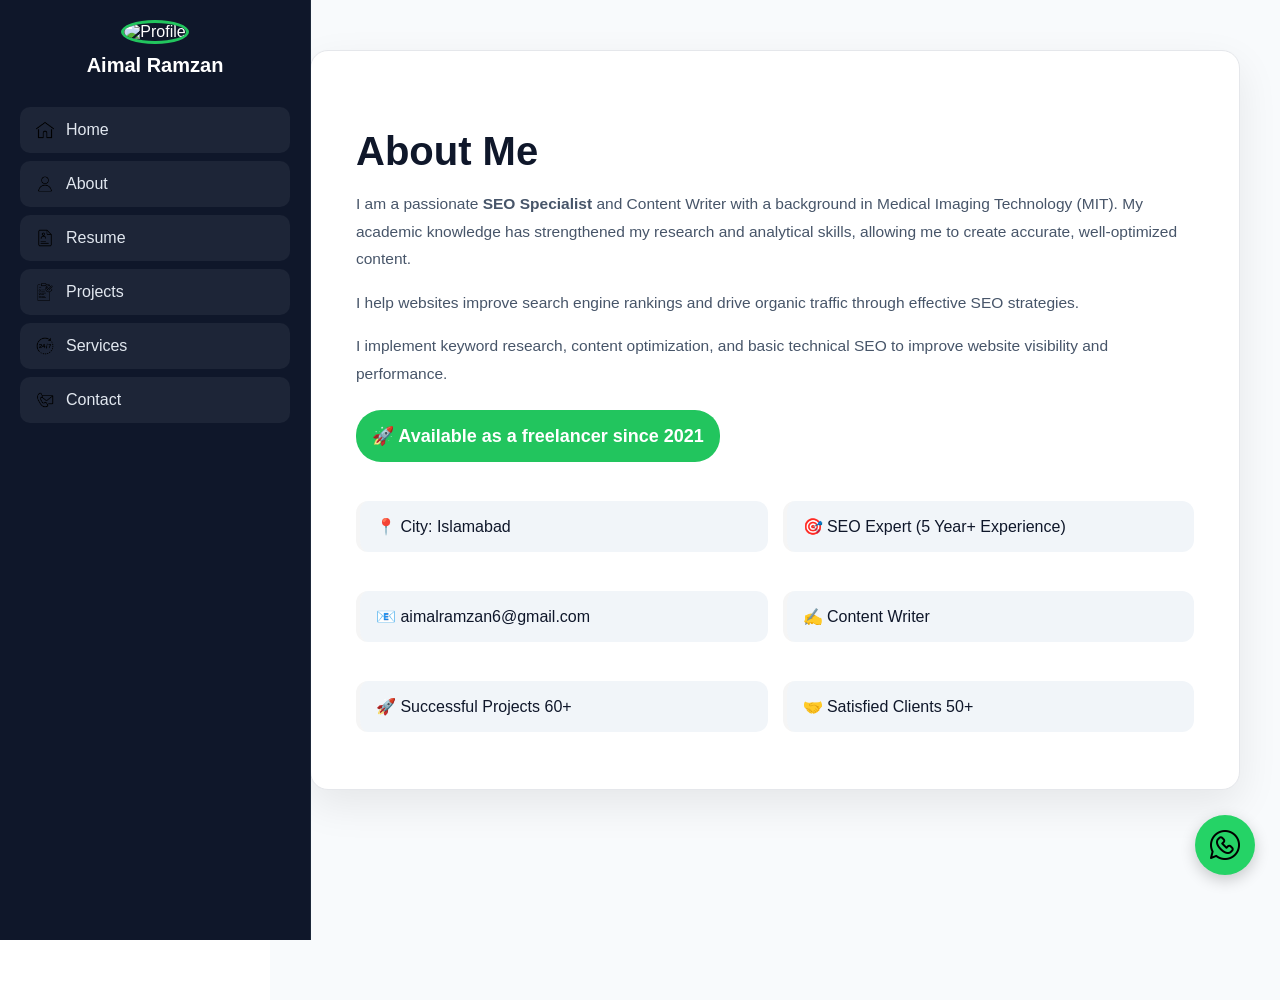
==== about.html @ 6e5f8d6e "Initial portfolio upload" ====
<!DOCTYPE html>
<html lang="en">
<head>
<meta charset="UTF-8">
<meta name="viewport" content="width=device-width, initial-scale=1.0">
<title>About | Aimal Ramzan</title>

<link rel="stylesheet" href="css/style.css">

<style>
/* hover highlight */
.info-card{
transition:0.3s;
cursor:pointer;
}

.info-card:hover{
border-color:#22c55e;
color:#22c55e;
transform:translateY(-3px);
}
</style>

</head>
<body>

<div class="container">

<!-- SIDEBAR -->
<aside class="sidebar">

<div class="profile">
<img src="images/profile.png" alt="Profile">
<h2>Aimal Ramzan</h2>

</div>

<nav class="menu">

<a href="index.html">
<img src="images/home.png"> 
Home
</a>

<a href="about.html">
<img src="images/about.png"> 
About
</a>

<a href="resume.html">
<img src="images/resume.png"> 
Resume
</a>

<a href="projects.html">
<img src="images/projects.png"> 
Projects
</a>

<a href="services.html">
<img src="images/services.png"> 
Services
</a>

<a href="contact.html">
<img src="images/contact.png"> 
Contact
</a>

</nav>

</aside>

<!-- ABOUT PAGE CONTENT -->
<section id="about" class="about-page">

<div class="about-box">

<h1>About Me</h1>

<p>
I am a passionate <b>SEO Specialist</b> and Content Writer with a background in Medical Imaging Technology (MIT).
My academic knowledge has strengthened my research and analytical skills, allowing me to create accurate, well-optimized content.
</p>

<p>
I help websites improve search engine rankings and drive organic traffic through effective SEO strategies.
</p>

<p>
I implement keyword research, content optimization, and basic technical SEO to improve website visibility and performance.
</p>

<p style="color:#22c55e; font-weight:600; font-size:18px;">
🚀 Available as a freelancer since 2021
</p>

<div class="info-grid">

<div class="info-card">📍 City: Islamabad</div>
<div class="info-card">🎯 SEO Expert (5 Year+ Experience)</div>
<div class="info-card">📧 aimalramzan6@gmail.com</div>
<div class="info-card">✍ Content Writer</div>

<!-- NEW ADDED -->
<div class="info-card">🚀 Successful Projects 60+</div>
<div class="info-card">🤝 Satisfied Clients 50+</div>

</div>

</div>

</main>

</div>
<a href="https://wa.me/923157461790" class="whatsapp-float" target="_blank">
    <img src="images/whatsap.png" alt="WhatsApp">
</a>

</body>
</html>
---- css/style.css ----
/* =========================
   GLOBAL RESET
========================= */
body {
    margin: 0;
    font-family: Arial, sans-serif;
    background: #ffffff;
}

.container {
    display: flex;
}

/* =========================
   SIDEBAR
========================= */
.sidebar {
    width: 270px;
    height: 100vh;
    background: #0f172a;
    color: white;
    position: fixed;
    padding: 20px;
    border-right: 1px solid #1e293b;
}

.profile {
    text-align: center;
}

.profile img {
    width: 90px;
    height: 90px;
    border-radius: 50%;
    border: 3px solid #22c55e;
    object-fit: cover;
}

.profile h2 {
    margin: 10px 0 0;
    font-size: 20px;
    font-weight: 700;
}

.profile p {
    color: #94a3b8;
}

.menu {
    margin-top: 30px;
}

.menu a {
    display: flex;
    align-items: center;
    gap: 12px;
    padding: 14px 16px;
    margin: 8px 0;
    background: rgba(255,255,255,0.06);
    border-radius: 10px;
    color: #e2e8f0;
    text-decoration: none;
    transition: 0.3s;
}

.menu a img {
    width: 18px;
    height: 18px;
}

.menu a:hover {
    background: #22c55e;
    color: #fff;
    transform: translateX(6px);
}

/* =========================
   HOME HERO ONLY
========================= */
.hero {
    margin-left: 299px;
    min-height: 100vh;
    width: calc(100% - 270px);

    display: flex;
    align-items: center;
    justify-content: flex-start;

    padding: 60px;

    background-image: url("../images/profile.png");
    background-size: cover;
    background-position: center;

    position: relative;
    color: white;
}

.hero::before {
    content: "";
    position: absolute;
    inset: 0;
    background: linear-gradient(
        90deg,
        rgba(0,0,0,0.85),
        rgba(0,0,0,0.4)
    );
}

.hero-box {
    position: relative;
    z-index: 2;
}

.name {
    font-size: 55px;
    font-weight: 700;
}

.typing {
    font-size: 24px;
    color: #22c55e;
    margin-top: 10px;
}

/* =========================
   ALL INNER PAGES (ABOUT / PROJECTS / SERVICES / CONTACT / RESUME)
========================= */
.about-page {
    margin-left: 270px;
    min-height: 100vh;
    background: #f8fafc; /* clean white background */
    display: flex;
    align-items: flex-start;
    padding: 60px 40px;
}

/* MAIN BOX */
.about-box {
    width: 100%;
    max-width: 1000px;
    background: #ffffff;
    padding: 45px;
    border-radius: 18px;
    box-shadow: 0 15px 40px rgba(0,0,0,0.08);
    border: 1px solid #e5e7eb;
    transition: 0.3s;
}

.about-box:hover {
    transform: translateY(-5px);
}

/* TITLE */
.about-box h1 {
    font-size: 42px;
    color: #0f172a;
    margin-bottom: 20px;
}

/* PARAGRAPH */
.about-box p {
    font-size: 16.5px;
    color: #475569;
    line-height: 1.8;
    margin-bottom: 12px;
}

/* HIGHLIGHT */
.about-box p[style] {
    display: inline-block;
    background: #22c55e;
    color: white !important;
    padding: 10px 16px;
    border-radius: 25px;
    font-weight: 600;
    margin-top: 10px;
}

/* GRID */
.info-grid {
    display: grid;
    grid-template-columns: repeat(2, 1fr);
    gap: 18px;
    margin-top: 30px;
}

/* CARDS */
.info-card {
    background: #f1f5f9;
    padding: 18px;
    border-radius: 14px;
    font-weight: 500;
    color: #0f172a;
    border-left: 4px solid #22c55e;
    transition: 0.3s;
}

.info-card:hover {
    background: #ffffff;
    transform: translateY(-4px);
    box-shadow: 0 10px 20px rgba(0,0,0,0.08);
}

/* RESPONSIVE */
@media (max-width: 768px) {
    .about-page {
        margin-left: 0;
        padding: 25px;
    }

    .info-grid {
        grid-template-columns: 1fr;
    }
}
/* =========================
   HEADINGS
========================= */
.header-box h1 {
    font-size: 34px;
    color: #0f172a;
    margin-bottom: 10px;
}

.header-box p {
    color: #475569;
    line-height: 1.6;
}

/* =========================
   GRID SYSTEM (PROJECTS / SERVICES / CONTACT)
========================= */

/* CONTACT WRAPPER */
.contact-wrapper {
    display: flex;
    gap: 30px;
    flex-wrap: wrap;
}

/* LEFT SIDE */
.contact-left {
    flex: 1;
}

/* RIGHT SIDE FORM */
.contact-right {
    flex: 1;
    background: #f8fafc;
    padding: 25px;
    border-radius: 15px;
}

/* INTRO TEXT */
.intro {
    color: #475569;
    margin-bottom: 15px;
}

/* CONTACT CARDS */
.contact-card {
    background: #ffffff;
    padding: 15px;
    margin-bottom: 15px;
    border-radius: 12px;
    box-shadow: 0 5px 15px rgba(0,0,0,0.08);
    transition: 0.3s;
}

.contact-card:hover {
    transform: translateY(-4px);
}

/* LINKS */
.contact-card a {
    color: #22c55e;
    text-decoration: none;
    font-weight: 600;
}

/* FORM */
.contact-right input,
.contact-right textarea {
    width: 100%;
    padding: 12px;
    margin-bottom: 15px;
    border: 1px solid #ddd;
    border-radius: 10px;
}

/* BUTTON */
.contact-right button {
    width: 100%;
    padding: 12px;
    background: #22c55e;
    color: white;
    border: none;
    border-radius: 10px;
    cursor: pointer;
    font-size: 16px;
}

.contact-right button:hover {
    background: #16a34a;
}
.contact-card a {
    color: #22c55e;
    font-weight: 600;
    text-decoration: none;
}

.contact-card a:hover {
    text-decoration: underline;
}
/* CONTACT CARD IMAGE FIX */
.contact-card img {
    width: 35px;
    height: 35px;
    object-fit: contain;
    margin-bottom: 10px;
}

/* ALIGN ICON + TEXT NICELY */
.contact-card {
    display: flex;
    flex-direction: column;
    align-items: center;
    text-align: center;
    gap: 5px;
}

/* OPTIONAL: make headings better */
.contact-card h3 {
    font-size: 16px;
    margin: 5px 0;
    color: #0f172a;
}

/* OPTIONAL: spacing for links */
.contact-card p {
    margin: 0;
}

/* RESUME PAGE BACKGROUND */
.about-page {
    margin-left: 270px;
    min-height: 100vh;
    background: #f8fafc;
    padding: 50px 40px;
    display: flex;
    justify-content: center;
}

/* MAIN RESUME BOX */
.about-box {
    width: 100%;
    max-width: 1000px;
    background: #ffffff;
    padding: 45px;
    border-radius: 18px;
    box-shadow: 0 15px 40px rgba(0,0,0,0.08);
    border: 1px solid #e5e7eb;
}

/* NAME HEADER */
.about-box h1 {
    font-size: 40px;
    color: #0f172a;
    margin-bottom: 5px;
}

/* CONTACT LINE */
.about-box p {
    color: #475569;
    font-size: 15.5px;
    line-height: 1.8;
}

/* GREEN TITLE BANNER */
.highlight {
    display: inline-block;
    margin: 15px 0;
    padding: 10px 16px;
    background: linear-gradient(90deg, #22c55e, #16a34a);
    color: white !important;
    font-weight: 600;
    border-radius: 25px;
    letter-spacing: 2px;
}

/* SECTION HEADINGS */
.about-box h2 {
    margin-top: 30px;
    font-size: 22px;
    color: #0f172a;
    border-left: 4px solid #22c55e;
    padding-left: 10px;
}

/* INFO CARDS (EXPERIENCE / EDUCATION) */
.info-card {
    background: #f1f5f9;
    padding: 16px;
    margin: 12px 0;
    border-radius: 12px;
    border-left: 4px solid whitesmoke;
    transition: 0.3s;
    color: #0f172a;
}

.info-card:hover {
    background: #ffffff;
    transform: translateY(-3px);
    box-shadow: 0 10px 20px rgba(0,0,0,0.08);
}

/* GRID PROJECTS */
.info-grid {
    display: grid;
    grid-template-columns: repeat(2, 1fr);
    gap: 15px;
    margin-top: 15px;
}

/* RESPONSIVE */
@media (max-width: 768px) {
    .about-page {
        margin-left: 0;
        padding: 20px;
    }

    .info-grid {
        grid-template-columns: 1fr;
    }

    .about-box {
        padding: 25px;
    }
}
/* PROFILE HEADER WHITE BOX */
.profile-header {
    background: #ffffff;
    padding: 25px 30px;
    border-radius: 16px;
    box-shadow: 0 10px 25px rgba(0,0,0,0.08);
    border: 1px solid #e5e7eb;
    margin-bottom: 25px;
}

/* NAME INSIDE BOX */
.profile-header h1 {
    margin: 0;
    font-size: 34px;
    color: #0f172a;
}

/* CONTACT INFO INSIDE BOX */
.profile-header p {
    margin-top: 8px;
    color: #475569;
    line-height: 1.6;
    font-size: 13px;
}

/* OPTIONAL: MAKE LINK INSIDE LOOK CLEAN */
.profile-header a {
    color: #22c55e;
    text-decoration: none;
    font-weight: 600;
}

.profile-header a:hover {
    text-decoration: underline;
}

/* PAGE BACKGROUND */
.about-page {
    margin-left: 270px;
    min-height: 100vh;
    background: #f8fafc;
    padding: 50px 40px;
    display: flex;
    justify-content: center;
}

/* MAIN BOX */
.about-box {
    width: 100%;
    max-width: 1100px;
    background: #ffffff;
    padding: 45px;
    border-radius: 18px;
    box-shadow: 0 15px 40px rgba(0,0,0,0.08);
    border: 1px solid #e5e7eb;
}

/* HEADER */
.header-box h1 {
    font-size: 38px;
    color: #0f172a;
    margin-bottom: 10px;
}

.header-box p {
    font-size: 16px;
    color: #475569;
    line-height: 1.8;
}

/* GRID */
.projects {
    margin-top: 30px;
    display: grid;
    grid-template-columns: repeat(auto-fit, minmax(220px, 1fr));
    gap: 20px;
}

/* CARD */
.card {
    background: #ffffff;
    border-radius: 16px;
    overflow: hidden;
    box-shadow: 0 10px 25px rgba(0,0,0,0.08);
    transition: 0.3s;
    text-align: center;
    position: relative;
}

/* HOVER EFFECT */
.card:hover {
    transform: translateY(-6px);
    box-shadow: 0 15px 30px rgba(0,0,0,0.12);
}

/* IMAGE BOX */
.img-box {
    position: relative;
    overflow: hidden;
}

/* IMAGE SIZE FIX */
.img-box img {
    width: 100%;
    height: 170px;
    object-fit: cover;
    transition: 0.4s;
}

/* ZOOM EFFECT */
.card:hover img {
    transform: scale(1.1);
}

/* PLUS BUTTON */
.plus {
    position: absolute;
    top: 10px;
    right: 10px;

    width: 30px;
    height: 30px;

    background: #22c55e;
    color: white;
    font-size: 20px;
    font-weight: bold;

    display: flex;
    align-items: center;
    justify-content: center;

    border-radius: 50%;
    box-shadow: 0 5px 15px rgba(34,197,94,0.4);
    cursor: pointer;
}

/* TITLE */
.card h3 {
    padding: 12px;
    font-size: 15px;
    color: #0f172a;
    font-weight: 600;
}

/* RESPONSIVE */
@media (max-width: 768px) {
    .about-page {
        margin-left: 0;
        padding: 20px;
    }

    .about-box {
        padding: 25px;
    }
}
/* LIGHTBOX */
.lightbox {
    display: none;
    position: fixed;
    top: 0;
    left: 0;
    width: 100%;
    height: 100%;
    background: rgba(0,0,0,0.85);
    justify-content: center;
    align-items: center;
    z-index: 9999;
}

.lightbox img {
    max-width: 90%;
    max-height: 90%;
    border-radius: 12px;
    transform: scale(0.7);
    animation: zoomIn 0.25s forwards;
}

@keyframes zoomIn {
    to {
        transform: scale(1);
    }
}
.whatsapp-float{
position:fixed;
bottom:25px;
right:25px;
width:60px;
height:60px;
background:#25D366;
border-radius:50%;
display:flex;
align-items:center;
justify-content:center;
z-index:999;
box-shadow:0 5px 15px rgba(0,0,0,0.2);
transition:0.3s;
}

.whatsapp-float img{
width:32px;
height:32px;
}

.whatsapp-float:hover{
transform:scale(1.1);
background:#22c55e;
}
html{
scroll-behavior:smooth;
}
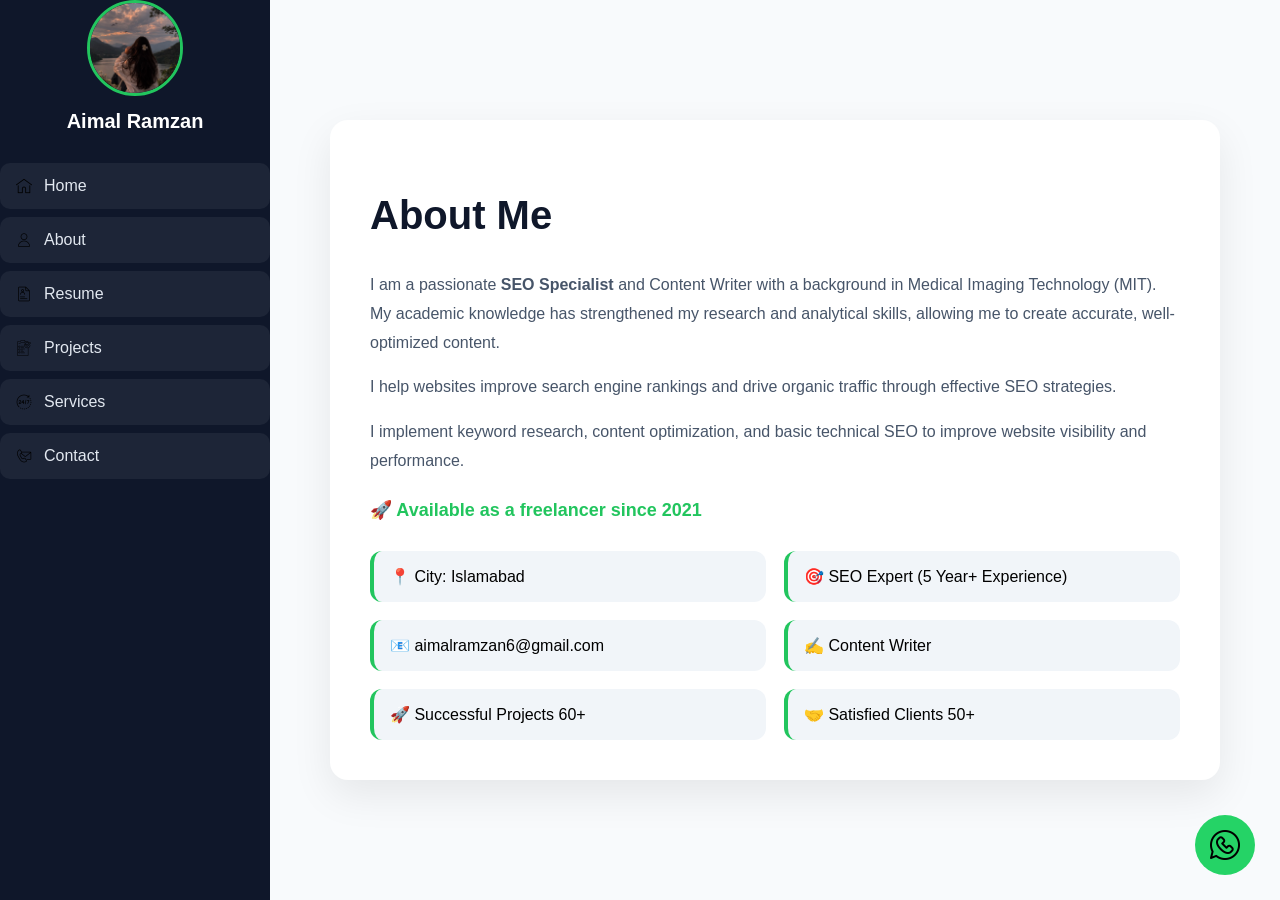
==== commit 605f1bfc: "updated portfolio files and images" ====
--- a/about.html
+++ b/about.html
@@ -30,7 +30,7 @@
 <aside class="sidebar">
 
 <div class="profile">
-<img src="images/profile.png" alt="Profile">
+<img src="images/profilee.png" alt="Profile">
 <h2>Aimal Ramzan</h2>
 
 </div>
--- a/css/style.css
+++ b/css/style.css
@@ -1,14 +1,20 @@
 /* =========================
    GLOBAL RESET
 ========================= */
-body {
+html, body {
     margin: 0;
+    padding: 0;
+    overflow-x: hidden;
+    scroll-behavior: smooth;
     font-family: Arial, sans-serif;
     background: #ffffff;
 }
 
+/* =========================
+   CONTAINER
+========================= */
 .container {
-    display: flex;
+    display: block;
 }
 
 /* =========================
@@ -17,11 +23,12 @@
 .sidebar {
     width: 270px;
     height: 100vh;
+    position: fixed;
+    top: 0;
+    left: 0;
     background: #0f172a;
-    color: white;
-    position: fixed;
-    padding: 20px;
-    border-right: 1px solid #1e293b;
+    z-index: 9999;
+    overflow-y: auto;
 }
 
 .profile {
@@ -39,11 +46,7 @@
 .profile h2 {
     margin: 10px 0 0;
     font-size: 20px;
-    font-weight: 700;
-}
-
-.profile p {
-    color: #94a3b8;
+    color: white;
 }
 
 .menu {
@@ -63,36 +66,39 @@
     transition: 0.3s;
 }
 
-.menu a img {
-    width: 18px;
-    height: 18px;
-}
-
 .menu a:hover {
     background: #22c55e;
-    color: #fff;
     transform: translateX(6px);
 }
 
 /* =========================
-   HOME HERO ONLY
+   ICON FIX
+========================= */
+.menu a img {
+    width: 16px !important;
+    height: 16px !important;
+    object-fit: contain;
+}
+
+/* =========================
+   HERO (HOME)
 ========================= */
 .hero {
-    margin-left: 299px;
+    margin-left: 270px;
+    width: calc(100% - 270px);
     min-height: 100vh;
-    width: calc(100% - 270px);
-
-    display: flex;
-    align-items: center;
+
+    display: flex;
+    align-items: flex-start;
     justify-content: flex-start;
 
     padding: 60px;
-
+    box-sizing: border-box;
+
+    position: relative;
     background-image: url("../images/profile.png");
     background-size: cover;
     background-position: center;
-
-    position: relative;
     color: white;
 }
 
@@ -100,182 +106,143 @@
     content: "";
     position: absolute;
     inset: 0;
-    background: linear-gradient(
-        90deg,
-        rgba(0,0,0,0.85),
-        rgba(0,0,0,0.4)
-    );
+    background: linear-gradient(90deg, rgba(0,0,0,0.85), rgba(0,0,0,0.4));
 }
 
 .hero-box {
     position: relative;
     z-index: 2;
+    text-align: left;
+    margin-left: 40px;
 }
 
 .name {
     font-size: 55px;
-    font-weight: 700;
+    margin: 0;
+    text-align: left;
 }
 
 .typing {
     font-size: 24px;
     color: #22c55e;
     margin-top: 10px;
-}
-
-/* =========================
-   ALL INNER PAGES (ABOUT / PROJECTS / SERVICES / CONTACT / RESUME)
+    text-align: left;
+}
+
+/* =========================
+   ALL SECTIONS
 ========================= */
 .about-page {
     margin-left: 270px;
+    width: calc(100% - 270px);
     min-height: 100vh;
-    background: #f8fafc; /* clean white background */
+
     display: flex;
     align-items: flex-start;
-    padding: 60px 40px;
-}
-
-/* MAIN BOX */
+    justify-content: flex-start;
+
+    padding: 60px;
+    box-sizing: border-box;
+
+    background: #f8fafc;
+}
+
+/* =========================
+   MAIN BOX
+========================= */
 .about-box {
     width: 100%;
     max-width: 1000px;
-    background: #ffffff;
-    padding: 45px;
+    margin: auto;
+
+    background: #fff;
+    padding: 40px;
     border-radius: 18px;
     box-shadow: 0 15px 40px rgba(0,0,0,0.08);
-    border: 1px solid #e5e7eb;
-    transition: 0.3s;
-}
-
-.about-box:hover {
-    transform: translateY(-5px);
-}
-
-/* TITLE */
+}
+
+/* =========================
+   TEXT
+========================= */
 .about-box h1 {
-    font-size: 42px;
+    font-size: 40px;
     color: #0f172a;
-    margin-bottom: 20px;
-}
-
-/* PARAGRAPH */
+}
+
 .about-box p {
-    font-size: 16.5px;
     color: #475569;
     line-height: 1.8;
-    margin-bottom: 12px;
-}
-
-/* HIGHLIGHT */
-.about-box p[style] {
-    display: inline-block;
-    background: #22c55e;
-    color: white !important;
-    padding: 10px 16px;
-    border-radius: 25px;
-    font-weight: 600;
-    margin-top: 10px;
-}
-
-/* GRID */
+}
+
+/* =========================
+   GRID
+========================= */
 .info-grid {
     display: grid;
     grid-template-columns: repeat(2, 1fr);
     gap: 18px;
-    margin-top: 30px;
-}
-
-/* CARDS */
+    margin-top: 25px;
+}
+
 .info-card {
     background: #f1f5f9;
-    padding: 18px;
-    border-radius: 14px;
-    font-weight: 500;
-    color: #0f172a;
+    padding: 16px;
+    border-radius: 12px;
     border-left: 4px solid #22c55e;
     transition: 0.3s;
 }
 
 .info-card:hover {
-    background: #ffffff;
     transform: translateY(-4px);
-    box-shadow: 0 10px 20px rgba(0,0,0,0.08);
-}
-
-/* RESPONSIVE */
-@media (max-width: 768px) {
-    .about-page {
-        margin-left: 0;
-        padding: 25px;
-    }
-
-    .info-grid {
-        grid-template-columns: 1fr;
-    }
-}
-/* =========================
-   HEADINGS
-========================= */
-.header-box h1 {
-    font-size: 34px;
-    color: #0f172a;
-    margin-bottom: 10px;
-}
-
-.header-box p {
-    color: #475569;
-    line-height: 1.6;
-}
-
-/* =========================
-   GRID SYSTEM (PROJECTS / SERVICES / CONTACT)
-========================= */
-
-/* CONTACT WRAPPER */
+    background: #fff;
+}
+
+/* =========================
+   PROJECTS
+========================= */
+.projects {
+    display: grid;
+    grid-template-columns: repeat(auto-fit, minmax(220px, 1fr));
+    gap: 20px;
+}
+
+.card {
+    background: #fff;
+    border-radius: 16px;
+    overflow: hidden;
+    box-shadow: 0 10px 25px rgba(0,0,0,0.08);
+    transition: 0.3s;
+}
+
+.card:hover {
+    transform: translateY(-6px);
+}
+
+/* =========================
+   CONTACT
+========================= */
 .contact-wrapper {
     display: flex;
     gap: 30px;
     flex-wrap: wrap;
 }
 
-/* LEFT SIDE */
-.contact-left {
-    flex: 1;
-}
-
-/* RIGHT SIDE FORM */
-.contact-right {
-    flex: 1;
-    background: #f8fafc;
-    padding: 25px;
-    border-radius: 15px;
-}
-
-/* INTRO TEXT */
-.intro {
-    color: #475569;
-    margin-bottom: 15px;
-}
-
-/* CONTACT CARDS */
 .contact-card {
-    background: #ffffff;
+    background: #fff;
     padding: 15px;
-    margin-bottom: 15px;
     border-radius: 12px;
+    text-align: center;
     box-shadow: 0 5px 15px rgba(0,0,0,0.08);
-    transition: 0.3s;
-}
-
-.contact-card:hover {
-    transform: translateY(-4px);
+}
+
+.contact-card img {
+    width: 35px;
 }
 
 /* LINKS */
 .contact-card a {
     color: #22c55e;
     text-decoration: none;
-    font-weight: 600;
 }
 
 /* FORM */
@@ -286,6 +253,152 @@
     margin-bottom: 15px;
     border: 1px solid #ddd;
     border-radius: 10px;
+}
+
+.contact-right button {
+    width: 100%;
+    padding: 12px;
+    background: #22c55e;
+    color: white;
+    border: none;
+    border-radius: 10px;
+    cursor: pointer;
+}
+
+/* =========================
+   LIGHTBOX
+========================= */
+.lightbox {
+    display: none;
+    position: fixed;
+    inset: 0;
+    background: rgba(0,0,0,0.85);
+    justify-content: center;
+    align-items: center;
+    z-index: 9999;
+}
+
+.lightbox img {
+    max-width: 90%;
+    max-height: 90%;
+}
+
+/* =========================
+   WHATSAPP FLOAT
+========================= */
+.whatsapp-float {
+    position: fixed;
+    bottom: 25px;
+    right: 25px;
+    width: 60px;
+    height: 60px;
+    background: #25D366;
+    border-radius: 50%;
+    display: flex;
+    justify-content: center;
+    align-items: center;
+    z-index: 999;
+}
+
+.whatsapp-float img {
+    width: 32px;
+}
+.hero {
+    margin-left: 269px;
+    width: calc(100% - 270px);
+    min-height: 100vh;
+
+    display: flex;
+    align-items: center;
+    justify-content: flex-start;
+
+    padding: 120px 40px 40px 40px; /* 👈 top padding increase */
+    box-sizing: border-box;
+}
+/* CONTACT WRAPPER - 2 COLUMN LAYOUT */
+.contact-wrapper {
+    display: flex;
+    gap: 40px;
+    align-items: flex-start;
+    flex-wrap: wrap;
+}
+
+/* LEFT SIDE BOXES */
+.contact-left {
+    flex: 1;
+    min-width: 280px;
+}
+
+/* RIGHT SIDE FORM */
+.contact-right {
+    flex: 1;
+    min-width: 320px;
+    background: #ffffff;
+    padding: 25px;
+    border-radius: 15px;
+    box-shadow: 0 10px 25px rgba(0,0,0,0.08);
+}
+
+/* CONTACT CARDS (LEFT SIDE) */
+.contact-card {
+    background: #f8fafc;
+    padding: 12px;
+    margin-bottom: 15px;
+    border-radius: 12px;
+    text-align: center;
+    box-shadow: 0 4px 12px rgba(0,0,0,0.06);
+    transition: 0.3s;
+}
+
+.contact-card:hover {
+    transform: translateY(-4px);
+    background: #fff;
+}
+
+/* ICON */
+.contact-card img {
+    width: 30px;
+    height: 30px;
+    object-fit: contain;
+    margin-bottom: 6px;
+}
+
+/* TITLE */
+.contact-card h3 {
+    font-size: 15px;
+    margin: 5px 0;
+}
+
+/* TEXT */
+.contact-card p {
+    font-size: 13px;
+    margin: 0;
+}
+
+/* LINKS */
+.contact-card a {
+    color: #22c55e;
+    font-size: 13px;
+    text-decoration: none;
+}
+
+/* FORM INPUTS */
+.contact-right input,
+.contact-right textarea {
+    width: 100%;
+    padding: 12px;
+    margin-bottom: 15px;
+    border: 1px solid #ddd;
+    border-radius: 10px;
+    font-size: 14px;
+    outline: none;
+}
+
+/* FOCUS EFFECT */
+.contact-right input:focus,
+.contact-right textarea:focus {
+    border-color: #22c55e;
+    box-shadow: 0 0 5px rgba(34,197,94,0.3);
 }
 
 /* BUTTON */
@@ -297,354 +410,194 @@
     border: none;
     border-radius: 10px;
     cursor: pointer;
-    font-size: 16px;
+    font-size: 15px;
+    transition: 0.3s;
 }
 
 .contact-right button:hover {
     background: #16a34a;
 }
+
+/* DEFAULT LIGHT GREY TEXT */
+.contact-card p,
 .contact-card a {
+    color: #9ca3af;   /* light grey */
+    transition: 0.3s;
+}
+
+/* HOVER OR CLICK (ACTIVE) = GREEN */
+.contact-card a:hover,
+.contact-card a:focus,
+.contact-card a:active {
     color: #22c55e;
-    font-weight: 600;
-    text-decoration: none;
-}
-
-.contact-card a:hover {
-    text-decoration: underline;
-}
-/* CONTACT CARD IMAGE FIX */
-.contact-card img {
-    width: 35px;
-    height: 35px;
-    object-fit: contain;
-    margin-bottom: 10px;
-}
-
-/* ALIGN ICON + TEXT NICELY */
-.contact-card {
-    display: flex;
-    flex-direction: column;
-    align-items: center;
-    text-align: center;
-    gap: 5px;
-}
-
-/* OPTIONAL: make headings better */
-.contact-card h3 {
-    font-size: 16px;
-    margin: 5px 0;
-    color: #0f172a;
-}
-
-/* OPTIONAL: spacing for links */
-.contact-card p {
-    margin: 0;
-}
-
-/* RESUME PAGE BACKGROUND */
-.about-page {
-    margin-left: 270px;
-    min-height: 100vh;
-    background: #f8fafc;
-    padding: 50px 40px;
-    display: flex;
-    justify-content: center;
-}
-
-/* MAIN RESUME BOX */
-.about-box {
-    width: 100%;
-    max-width: 1000px;
-    background: #ffffff;
-    padding: 45px;
-    border-radius: 18px;
-    box-shadow: 0 15px 40px rgba(0,0,0,0.08);
-    border: 1px solid #e5e7eb;
-}
-
-/* NAME HEADER */
-.about-box h1 {
-    font-size: 40px;
-    color: #0f172a;
-    margin-bottom: 5px;
-}
-
-/* CONTACT LINE */
-.about-box p {
-    color: #475569;
-    font-size: 15.5px;
-    line-height: 1.8;
-}
-
-/* GREEN TITLE BANNER */
-.highlight {
-    display: inline-block;
-    margin: 15px 0;
-    padding: 10px 16px;
-    background: linear-gradient(90deg, #22c55e, #16a34a);
-    color: white !important;
-    font-weight: 600;
-    border-radius: 25px;
-    letter-spacing: 2px;
-}
-
-/* SECTION HEADINGS */
-.about-box h2 {
-    margin-top: 30px;
-    font-size: 22px;
-    color: #0f172a;
-    border-left: 4px solid #22c55e;
-    padding-left: 10px;
-}
-
-/* INFO CARDS (EXPERIENCE / EDUCATION) */
-.info-card {
-    background: #f1f5f9;
-    padding: 16px;
-    margin: 12px 0;
-    border-radius: 12px;
-    border-left: 4px solid whitesmoke;
-    transition: 0.3s;
-    color: #0f172a;
-}
-
-.info-card:hover {
-    background: #ffffff;
-    transform: translateY(-3px);
-    box-shadow: 0 10px 20px rgba(0,0,0,0.08);
-}
-
-/* GRID PROJECTS */
-.info-grid {
-    display: grid;
-    grid-template-columns: repeat(2, 1fr);
-    gap: 15px;
-    margin-top: 15px;
-}
-
-/* RESPONSIVE */
-@media (max-width: 768px) {
-    .about-page {
-        margin-left: 0;
-        padding: 20px;
-    }
-
-    .info-grid {
-        grid-template-columns: 1fr;
-    }
-
-    .about-box {
-        padding: 25px;
-    }
-}
-/* PROFILE HEADER WHITE BOX */
-.profile-header {
-    background: #ffffff;
-    padding: 25px 30px;
-    border-radius: 16px;
-    box-shadow: 0 10px 25px rgba(0,0,0,0.08);
-    border: 1px solid #e5e7eb;
-    margin-bottom: 25px;
-}
-
-/* NAME INSIDE BOX */
-.profile-header h1 {
-    margin: 0;
-    font-size: 34px;
-    color: #0f172a;
-}
-
-/* CONTACT INFO INSIDE BOX */
-.profile-header p {
-    margin-top: 8px;
-    color: #475569;
-    line-height: 1.6;
-    font-size: 13px;
-}
-
-/* OPTIONAL: MAKE LINK INSIDE LOOK CLEAN */
-.profile-header a {
-    color: #22c55e;
-    text-decoration: none;
-    font-weight: 600;
-}
-
-.profile-header a:hover {
-    text-decoration: underline;
-}
-
-/* PAGE BACKGROUND */
-.about-page {
-    margin-left: 270px;
-    min-height: 100vh;
-    background: #f8fafc;
-    padding: 50px 40px;
-    display: flex;
-    justify-content: center;
-}
-
-/* MAIN BOX */
-.about-box {
-    width: 100%;
-    max-width: 1100px;
-    background: #ffffff;
-    padding: 45px;
-    border-radius: 18px;
-    box-shadow: 0 15px 40px rgba(0,0,0,0.08);
-    border: 1px solid #e5e7eb;
-}
-
-/* HEADER */
-.header-box h1 {
-    font-size: 38px;
-    color: #0f172a;
-    margin-bottom: 10px;
-}
-
-.header-box p {
-    font-size: 16px;
-    color: #475569;
-    line-height: 1.8;
-}
-
-/* GRID */
+}
+/* INPUT DEFAULT */
+.contact-right input,
+.contact-right textarea {
+    border: 1px solid #ddd;
+    outline: none;
+    transition: 0.3s;
+}
+
+/* ON CLICK / FOCUS */
+.contact-right input:focus,
+.contact-right textarea:focus {
+    border: 1px solid #22c55e;  /* green border */
+    box-shadow: 0 0 6px rgba(34,197,94,0.3);
+}
+.contact-right button {
+    width: auto;              /* full width remove */
+    padding: 10px 25px;       /* chhota size */
+    background: #22c55e;
+    color: white;
+    border: none;
+    border-radius: 10px;
+    cursor: pointer;
+    font-size: 14px;
+    transition: 0.3s;
+
+    display: block;
+    margin: 10px auto 0;      /* center align */
+}
+
+/* hover effect same nice */
+.contact-right button:hover {
+    background: #16a34a;
+    transform: scale(1.05);
+}
+/* =========================
+   PROJECTS + SERVICES SAME STYLE FIX
+========================= */
+
+/* SAME GRID FOR BOTH */
 .projects {
-    margin-top: 30px;
     display: grid;
     grid-template-columns: repeat(auto-fit, minmax(220px, 1fr));
     gap: 20px;
 }
 
-/* CARD */
+/* SAME CARD DESIGN */
 .card {
-    background: #ffffff;
+    background: #fff;
     border-radius: 16px;
     overflow: hidden;
     box-shadow: 0 10px 25px rgba(0,0,0,0.08);
     transition: 0.3s;
+    cursor: pointer;
     text-align: center;
-    position: relative;
-}
-
-/* HOVER EFFECT */
+}
+
+/* IMAGE SAME STYLE */
+.card img {
+    width: 100%;
+    height: 180px;
+    object-fit: cover;
+    display: block;
+}
+
+/* TITLE SAME */
+.card h3 {
+    padding: 12px;
+    font-size: 16px;
+    color: #0f172a;
+}
+
+/* HOVER SAME EFFECT */
 .card:hover {
     transform: translateY(-6px);
     box-shadow: 0 15px 30px rgba(0,0,0,0.12);
 }
 
-/* IMAGE BOX */
+/* SERVICES + ICON (PLUS) */
 .img-box {
     position: relative;
-    overflow: hidden;
-}
-
-/* IMAGE SIZE FIX */
-.img-box img {
-    width: 100%;
-    height: 170px;
-    object-fit: cover;
-    transition: 0.4s;
-}
-
-/* ZOOM EFFECT */
-.card:hover img {
-    transform: scale(1.1);
-}
-
-/* PLUS BUTTON */
+}
+
+/* PLUS ICON */
 .plus {
     position: absolute;
     top: 10px;
     right: 10px;
-
-    width: 30px;
-    height: 30px;
-
-    background: #22c55e;
-    color: white;
-    font-size: 20px;
-    font-weight: bold;
-
+    width: 32px;
+    height: 32px;
+    border-radius: 50%;
+    background: rgba(255,255,255,0.9);
+    color: #9ca3af;
     display: flex;
     align-items: center;
     justify-content: center;
-
-    border-radius: 50%;
-    box-shadow: 0 5px 15px rgba(34,197,94,0.4);
-    cursor: pointer;
-}
-
-/* TITLE */
-.card h3 {
-    padding: 12px;
-    font-size: 15px;
-    color: #0f172a;
-    font-weight: 600;
-}
-
-/* RESPONSIVE */
-@media (max-width: 768px) {
-    .about-page {
-        margin-left: 0;
-        padding: 20px;
+    font-size: 18px;
+    font-weight: bold;
+    transition: 0.3s;
+}
+
+/* HOVER GREEN */
+.card:hover .plus {
+    color: #22c55e;
+}
+
+/* CLICK EFFECT */
+.card:active .plus {
+    background: #22c55e;
+    color: #fff;
+    transform: scale(1.1);
+}
+/* =========================
+   SERVICES ONLY GRID FIX
+========================= */
+
+#services .projects {
+    display: grid;
+    grid-template-columns: repeat(3, 1fr); /* 3 columns */
+    gap: 20px;
+    margin-top: 20px;
+}
+
+/* tablet */
+@media (max-width: 992px) {
+    #services .projects {
+        grid-template-columns: repeat(2, 1fr);
     }
-
-    .about-box {
-        padding: 25px;
+}
+
+/* mobile */
+@media (max-width: 600px) {
+    #services .projects {
+        grid-template-columns: repeat(1, 1fr);
     }
 }
-/* LIGHTBOX */
-.lightbox {
-    display: none;
-    position: fixed;
-    top: 0;
-    left: 0;
-    width: 100%;
-    height: 100%;
-    background: rgba(0,0,0,0.85);
-    justify-content: center;
-    align-items: center;
-    z-index: 9999;
-}
-
-.lightbox img {
-    max-width: 90%;
-    max-height: 90%;
-    border-radius: 12px;
-    transform: scale(0.7);
-    animation: zoomIn 0.25s forwards;
-}
-
-@keyframes zoomIn {
-    to {
-        transform: scale(1);
-    }
-}
-.whatsapp-float{
-position:fixed;
-bottom:25px;
-right:25px;
-width:60px;
-height:60px;
-background:#25D366;
-border-radius:50%;
-display:flex;
-align-items:center;
-justify-content:center;
-z-index:999;
-box-shadow:0 5px 15px rgba(0,0,0,0.2);
-transition:0.3s;
-}
-
-.whatsapp-float img{
-width:32px;
-height:32px;
-}
-
-.whatsapp-float:hover{
-transform:scale(1.1);
-background:#22c55e;
-}
-html{
-scroll-behavior:smooth;
+/* =========================
+   INPUT HOVER + FOCUS BORDER HIGHLIGHT (ARROW EFFECT)
+========================= */
+
+/* smooth transition */
+.contact-right input,
+.contact-right textarea {
+    border: 1px solid #ddd;
+    transition: 0.3s;
+}
+
+/* when user hovers (mouse arrow goes over) */
+.contact-right input:hover,
+.contact-right textarea:hover {
+    border-color: #22c55e;
+}
+
+/* when user clicks / focuses (typing mode) */
+/* .contact-right input:focus,
+.contact-right textarea:focus {
+    border: 1px solid #22c55e;
+    box-shadow: 0 0 8px rgba(34,197,94,0.25);
+} */
+
+/* optional: placeholder animation feel */
+.contact-right input::placeholder,
+.contact-right textarea::placeholder {
+    transition: 0.3s;
+}
+
+/* when focused placeholder fades */
+.contact-right input:focus::placeholder,
+.contact-right textarea:focus::placeholder {
+    opacity: 0.5;
 }
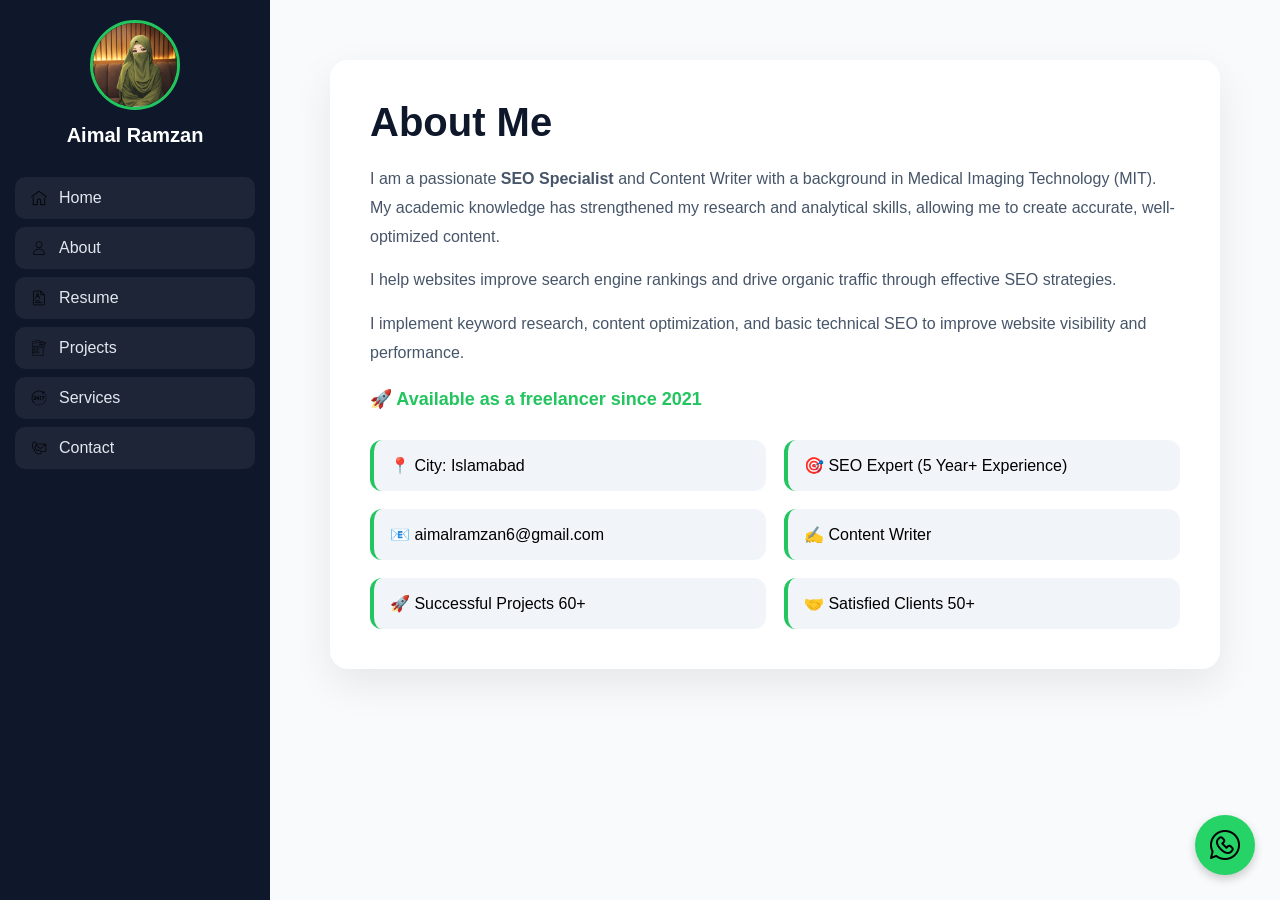
==== commit 69551287: "Initial commit - Aimal Ramzan portfolio" ====
--- a/about.html
+++ b/about.html
@@ -1,119 +1,50 @@
 <!DOCTYPE html>
 <html lang="en">
 <head>
-<meta charset="UTF-8">
-<meta name="viewport" content="width=device-width, initial-scale=1.0">
-<title>About | Aimal Ramzan</title>
-
-<link rel="stylesheet" href="css/style.css">
-
-<style>
-/* hover highlight */
-.info-card{
-transition:0.3s;
-cursor:pointer;
-}
-
-.info-card:hover{
-border-color:#22c55e;
-color:#22c55e;
-transform:translateY(-3px);
-}
-</style>
-
+    <meta charset="UTF-8">
+    <meta name="viewport" content="width=device-width, initial-scale=1.0, user-scalable=yes">
+    <title>Aimal Ramzan | About</title>
+    <link rel="icon" type="image/png" href="images/favicon.png">
+    <link rel="stylesheet" href="css/style.css?v=10">
 </head>
 <body>
 
 <div class="container">
+    <aside class="sidebar">
+        <div class="profile">
+            <img src="images/Profilee.png" alt="Aimal Ramzan profile picture">
+            <h2>Aimal Ramzan</h2>
+        </div>
+        <nav class="menu">
+            <a href="index.html"><img src="images/home.png" alt=""> Home</a>
+            <a href="about.html"><img src="images/about.png" alt=""> About</a>
+            <a href="resume.html"><img src="images/resume.png" alt=""> Resume</a>
+            <a href="projects.html"><img src="images/projects.png" alt=""> Projects</a>
+            <a href="services.html"><img src="images/services.png" alt=""> Services</a>
+            <a href="contact.html"><img src="images/contact.png" alt=""> Contact</a>
+        </nav>
+    </aside>
 
-<!-- SIDEBAR -->
-<aside class="sidebar">
-
-<div class="profile">
-<img src="images/profilee.png" alt="Profile">
-<h2>Aimal Ramzan</h2>
-
+    <section class="about-page">
+        <div class="about-box">
+            <h1>About Me</h1>
+            <p>I am a passionate <b>SEO Specialist</b> and Content Writer with a background in Medical Imaging Technology (MIT). My academic knowledge has strengthened my research and analytical skills, allowing me to create accurate, well-optimized content.</p>
+            <p>I help websites improve search engine rankings and drive organic traffic through effective SEO strategies.</p>
+            <p>I implement keyword research, content optimization, and basic technical SEO to improve website visibility and performance.</p>
+            <p style="color:#22c55e; font-weight:600; font-size:18px;">🚀 Available as a freelancer since 2021</p>
+            <div class="info-grid">
+                <div class="info-card">📍 City: Islamabad</div>
+                <div class="info-card">🎯 SEO Expert (5 Year+ Experience)</div>
+                <div class="info-card">📧 aimalramzan6@gmail.com</div>
+                <div class="info-card">✍ Content Writer</div>
+                <div class="info-card">🚀 Successful Projects 60+</div>
+                <div class="info-card">🤝 Satisfied Clients 50+</div>
+            </div>
+        </div>
+    </section>
 </div>
 
-<nav class="menu">
-
-<a href="index.html">
-<img src="images/home.png"> 
-Home
-</a>
-
-<a href="about.html">
-<img src="images/about.png"> 
-About
-</a>
-
-<a href="resume.html">
-<img src="images/resume.png"> 
-Resume
-</a>
-
-<a href="projects.html">
-<img src="images/projects.png"> 
-Projects
-</a>
-
-<a href="services.html">
-<img src="images/services.png"> 
-Services
-</a>
-
-<a href="contact.html">
-<img src="images/contact.png"> 
-Contact
-</a>
-
-</nav>
-
-</aside>
-
-<!-- ABOUT PAGE CONTENT -->
-<section id="about" class="about-page">
-
-<div class="about-box">
-
-<h1>About Me</h1>
-
-<p>
-I am a passionate <b>SEO Specialist</b> and Content Writer with a background in Medical Imaging Technology (MIT).
-My academic knowledge has strengthened my research and analytical skills, allowing me to create accurate, well-optimized content.
-</p>
-
-<p>
-I help websites improve search engine rankings and drive organic traffic through effective SEO strategies.
-</p>
-
-<p>
-I implement keyword research, content optimization, and basic technical SEO to improve website visibility and performance.
-</p>
-
-<p style="color:#22c55e; font-weight:600; font-size:18px;">
-🚀 Available as a freelancer since 2021
-</p>
-
-<div class="info-grid">
-
-<div class="info-card">📍 City: Islamabad</div>
-<div class="info-card">🎯 SEO Expert (5 Year+ Experience)</div>
-<div class="info-card">📧 aimalramzan6@gmail.com</div>
-<div class="info-card">✍ Content Writer</div>
-
-<!-- NEW ADDED -->
-<div class="info-card">🚀 Successful Projects 60+</div>
-<div class="info-card">🤝 Satisfied Clients 50+</div>
-
-</div>
-
-</div>
-
-</main>
-
-</div>
-<a href="https://wa.me/923157461790" class="whatsapp-float" target="_blank">
+<a href="https://wa.me/923157461790" class="whatsapp-float" target="_blank" rel="noopener noreferrer">
     <img src="images/whatsap.png" alt="WhatsApp">
 </a>
 
--- a/css/style.css
+++ b/css/style.css
@@ -1,25 +1,21 @@
-/* =========================
-   GLOBAL RESET
-========================= */
-html, body {
+/* ========== GLOBAL ========== */
+* {
     margin: 0;
     padding: 0;
-    overflow-x: hidden;
+    box-sizing: border-box;
+}
+html {
     scroll-behavior: smooth;
+}
+body {
     font-family: Arial, sans-serif;
     background: #ffffff;
 }
 
-/* =========================
-   CONTAINER
-========================= */
+/* ========== CONTAINER & SIDEBAR ========== */
 .container {
     display: block;
 }
-
-/* =========================
-   SIDEBAR
-========================= */
 .sidebar {
     width: 270px;
     height: 100vh;
@@ -29,12 +25,11 @@
     background: #0f172a;
     z-index: 9999;
     overflow-y: auto;
-}
-
+    padding: 20px 15px;
+}
 .profile {
     text-align: center;
 }
-
 .profile img {
     width: 90px;
     height: 90px;
@@ -42,22 +37,19 @@
     border: 3px solid #22c55e;
     object-fit: cover;
 }
-
 .profile h2 {
     margin: 10px 0 0;
     font-size: 20px;
     color: white;
 }
-
 .menu {
     margin-top: 30px;
 }
-
 .menu a {
     display: flex;
     align-items: center;
     gap: 12px;
-    padding: 14px 16px;
+    padding: 12px 16px;
     margin: 8px 0;
     background: rgba(255,255,255,0.06);
     border-radius: 10px;
@@ -65,125 +57,49 @@
     text-decoration: none;
     transition: 0.3s;
 }
-
+.menu a img {
+    width: 16px;
+    height: 16px;
+}
 .menu a:hover {
     background: #22c55e;
     transform: translateX(6px);
 }
 
-/* =========================
-   ICON FIX
-========================= */
-.menu a img {
-    width: 16px !important;
-    height: 16px !important;
-    object-fit: contain;
-}
-
-/* =========================
-   HERO (HOME)
-========================= */
-.hero {
-    margin-left: 270px;
-    width: calc(100% - 270px);
-    min-height: 100vh;
-
-    display: flex;
-    align-items: flex-start;
-    justify-content: flex-start;
-
-    padding: 60px;
-    box-sizing: border-box;
-
-    position: relative;
-    background-image: url("../images/profile.png");
-    background-size: cover;
-    background-position: center;
-    color: white;
-}
-
-.hero::before {
-    content: "";
-    position: absolute;
-    inset: 0;
-    background: linear-gradient(90deg, rgba(0,0,0,0.85), rgba(0,0,0,0.4));
-}
-
-.hero-box {
-    position: relative;
-    z-index: 2;
-    text-align: left;
-    margin-left: 40px;
-}
-
-.name {
-    font-size: 55px;
-    margin: 0;
-    text-align: left;
-}
-
-.typing {
-    font-size: 24px;
-    color: #22c55e;
-    margin-top: 10px;
-    text-align: left;
-}
-
-/* =========================
-   ALL SECTIONS
-========================= */
+/* ========== MAIN CONTENT ========== */
 .about-page {
     margin-left: 270px;
     width: calc(100% - 270px);
     min-height: 100vh;
-
-    display: flex;
-    align-items: flex-start;
-    justify-content: flex-start;
-
     padding: 60px;
-    box-sizing: border-box;
-
     background: #f8fafc;
 }
-
-/* =========================
-   MAIN BOX
-========================= */
 .about-box {
-    width: 100%;
     max-width: 1000px;
     margin: auto;
-
     background: #fff;
     padding: 40px;
     border-radius: 18px;
     box-shadow: 0 15px 40px rgba(0,0,0,0.08);
 }
-
-/* =========================
-   TEXT
-========================= */
 .about-box h1 {
     font-size: 40px;
     color: #0f172a;
-}
-
+    margin-bottom: 20px;
+}
 .about-box p {
     color: #475569;
     line-height: 1.8;
-}
-
-/* =========================
-   GRID
-========================= */
+    margin-bottom: 15px;
+}
+
+/* Info cards */
 .info-grid {
     display: grid;
     grid-template-columns: repeat(2, 1fr);
     gap: 18px;
     margin-top: 25px;
 }
-
 .info-card {
     background: #f1f5f9;
     padding: 16px;
@@ -191,329 +107,78 @@
     border-left: 4px solid #22c55e;
     transition: 0.3s;
 }
-
 .info-card:hover {
     transform: translateY(-4px);
     background: #fff;
 }
 
-/* =========================
-   PROJECTS
-========================= */
+/* Resume specific */
+.resume-contact {
+    color: #64748b;
+    line-height: 1.7;
+    margin-top: 10px;
+}
+.highlight {
+    margin-top: 15px;
+    background: #22c55e;
+    color: white;
+    padding: 10px 18px;
+    border-radius: 8px;
+    display: inline-block;
+    font-weight: 700;
+}
+.resume-section {
+    margin-top: 30px;
+}
+.resume-section h2 {
+    margin-bottom: 15px;
+    color: #0f172a;
+}
+.project-link {
+    text-decoration: none;
+    color: inherit;
+    display: block;
+}
+.project-link:hover .info-card {
+    border-color: #22c55e;
+    color: #22c55e;
+}
+
+/* Projects & Services Grid */
 .projects {
     display: grid;
     grid-template-columns: repeat(auto-fit, minmax(220px, 1fr));
     gap: 20px;
-}
-
+    margin-top: 20px;
+}
+#services .projects {
+    grid-template-columns: repeat(3, 1fr);
+}
 .card {
     background: #fff;
     border-radius: 16px;
     overflow: hidden;
     box-shadow: 0 10px 25px rgba(0,0,0,0.08);
     transition: 0.3s;
-}
-
-.card:hover {
-    transform: translateY(-6px);
-}
-
-/* =========================
-   CONTACT
-========================= */
-.contact-wrapper {
-    display: flex;
-    gap: 30px;
-    flex-wrap: wrap;
-}
-
-.contact-card {
-    background: #fff;
-    padding: 15px;
-    border-radius: 12px;
-    text-align: center;
-    box-shadow: 0 5px 15px rgba(0,0,0,0.08);
-}
-
-.contact-card img {
-    width: 35px;
-}
-
-/* LINKS */
-.contact-card a {
-    color: #22c55e;
-    text-decoration: none;
-}
-
-/* FORM */
-.contact-right input,
-.contact-right textarea {
-    width: 100%;
-    padding: 12px;
-    margin-bottom: 15px;
-    border: 1px solid #ddd;
-    border-radius: 10px;
-}
-
-.contact-right button {
-    width: 100%;
-    padding: 12px;
-    background: #22c55e;
-    color: white;
-    border: none;
-    border-radius: 10px;
     cursor: pointer;
 }
-
-/* =========================
-   LIGHTBOX
-========================= */
-.lightbox {
-    display: none;
-    position: fixed;
-    inset: 0;
-    background: rgba(0,0,0,0.85);
-    justify-content: center;
-    align-items: center;
-    z-index: 9999;
-}
-
-.lightbox img {
-    max-width: 90%;
-    max-height: 90%;
-}
-
-/* =========================
-   WHATSAPP FLOAT
-========================= */
-.whatsapp-float {
-    position: fixed;
-    bottom: 25px;
-    right: 25px;
-    width: 60px;
-    height: 60px;
-    background: #25D366;
-    border-radius: 50%;
-    display: flex;
-    justify-content: center;
-    align-items: center;
-    z-index: 999;
-}
-
-.whatsapp-float img {
-    width: 32px;
-}
-.hero {
-    margin-left: 269px;
-    width: calc(100% - 270px);
-    min-height: 100vh;
-
-    display: flex;
-    align-items: center;
-    justify-content: flex-start;
-
-    padding: 120px 40px 40px 40px; /* 👈 top padding increase */
-    box-sizing: border-box;
-}
-/* CONTACT WRAPPER - 2 COLUMN LAYOUT */
-.contact-wrapper {
-    display: flex;
-    gap: 40px;
-    align-items: flex-start;
-    flex-wrap: wrap;
-}
-
-/* LEFT SIDE BOXES */
-.contact-left {
-    flex: 1;
-    min-width: 280px;
-}
-
-/* RIGHT SIDE FORM */
-.contact-right {
-    flex: 1;
-    min-width: 320px;
-    background: #ffffff;
-    padding: 25px;
-    border-radius: 15px;
-    box-shadow: 0 10px 25px rgba(0,0,0,0.08);
-}
-
-/* CONTACT CARDS (LEFT SIDE) */
-.contact-card {
-    background: #f8fafc;
-    padding: 12px;
-    margin-bottom: 15px;
-    border-radius: 12px;
-    text-align: center;
-    box-shadow: 0 4px 12px rgba(0,0,0,0.06);
-    transition: 0.3s;
-}
-
-.contact-card:hover {
-    transform: translateY(-4px);
-    background: #fff;
-}
-
-/* ICON */
-.contact-card img {
-    width: 30px;
-    height: 30px;
-    object-fit: contain;
-    margin-bottom: 6px;
-}
-
-/* TITLE */
-.contact-card h3 {
-    font-size: 15px;
-    margin: 5px 0;
-}
-
-/* TEXT */
-.contact-card p {
-    font-size: 13px;
-    margin: 0;
-}
-
-/* LINKS */
-.contact-card a {
-    color: #22c55e;
-    font-size: 13px;
-    text-decoration: none;
-}
-
-/* FORM INPUTS */
-.contact-right input,
-.contact-right textarea {
-    width: 100%;
-    padding: 12px;
-    margin-bottom: 15px;
-    border: 1px solid #ddd;
-    border-radius: 10px;
-    font-size: 14px;
-    outline: none;
-}
-
-/* FOCUS EFFECT */
-.contact-right input:focus,
-.contact-right textarea:focus {
-    border-color: #22c55e;
-    box-shadow: 0 0 5px rgba(34,197,94,0.3);
-}
-
-/* BUTTON */
-.contact-right button {
-    width: 100%;
-    padding: 12px;
-    background: #22c55e;
-    color: white;
-    border: none;
-    border-radius: 10px;
-    cursor: pointer;
-    font-size: 15px;
-    transition: 0.3s;
-}
-
-.contact-right button:hover {
-    background: #16a34a;
-}
-
-/* DEFAULT LIGHT GREY TEXT */
-.contact-card p,
-.contact-card a {
-    color: #9ca3af;   /* light grey */
-    transition: 0.3s;
-}
-
-/* HOVER OR CLICK (ACTIVE) = GREEN */
-.contact-card a:hover,
-.contact-card a:focus,
-.contact-card a:active {
-    color: #22c55e;
-}
-/* INPUT DEFAULT */
-.contact-right input,
-.contact-right textarea {
-    border: 1px solid #ddd;
-    outline: none;
-    transition: 0.3s;
-}
-
-/* ON CLICK / FOCUS */
-.contact-right input:focus,
-.contact-right textarea:focus {
-    border: 1px solid #22c55e;  /* green border */
-    box-shadow: 0 0 6px rgba(34,197,94,0.3);
-}
-.contact-right button {
-    width: auto;              /* full width remove */
-    padding: 10px 25px;       /* chhota size */
-    background: #22c55e;
-    color: white;
-    border: none;
-    border-radius: 10px;
-    cursor: pointer;
-    font-size: 14px;
-    transition: 0.3s;
-
-    display: block;
-    margin: 10px auto 0;      /* center align */
-}
-
-/* hover effect same nice */
-.contact-right button:hover {
-    background: #16a34a;
-    transform: scale(1.05);
-}
-/* =========================
-   PROJECTS + SERVICES SAME STYLE FIX
-========================= */
-
-/* SAME GRID FOR BOTH */
-.projects {
-    display: grid;
-    grid-template-columns: repeat(auto-fit, minmax(220px, 1fr));
-    gap: 20px;
-}
-
-/* SAME CARD DESIGN */
-.card {
-    background: #fff;
-    border-radius: 16px;
-    overflow: hidden;
-    box-shadow: 0 10px 25px rgba(0,0,0,0.08);
-    transition: 0.3s;
-    cursor: pointer;
-    text-align: center;
-}
-
-/* IMAGE SAME STYLE */
 .card img {
     width: 100%;
     height: 180px;
     object-fit: cover;
     display: block;
 }
-
-/* TITLE SAME */
 .card h3 {
     padding: 12px;
     font-size: 16px;
-    color: #0f172a;
-}
-
-/* HOVER SAME EFFECT */
+    text-align: center;
+}
 .card:hover {
     transform: translateY(-6px);
-    box-shadow: 0 15px 30px rgba(0,0,0,0.12);
-}
-
-/* SERVICES + ICON (PLUS) */
+}
 .img-box {
     position: relative;
 }
-
-/* PLUS ICON */
 .plus {
     position: absolute;
     top: 10px;
@@ -530,74 +195,288 @@
     font-weight: bold;
     transition: 0.3s;
 }
-
-/* HOVER GREEN */
 .card:hover .plus {
     color: #22c55e;
 }
-
-/* CLICK EFFECT */
 .card:active .plus {
     background: #22c55e;
     color: #fff;
     transform: scale(1.1);
 }
-/* =========================
-   SERVICES ONLY GRID FIX
-========================= */
-
-#services .projects {
-    display: grid;
-    grid-template-columns: repeat(3, 1fr); /* 3 columns */
-    gap: 20px;
-    margin-top: 20px;
-}
-
-/* tablet */
-@media (max-width: 992px) {
-    #services .projects {
+
+/* Tabs */
+.tabs {
+    margin: 20px 0;
+    display: flex;
+    flex-wrap: wrap;
+    gap: 10px;
+}
+.tab-btn {
+    padding: 10px 18px;
+    border: none;
+    background: #e2e8f0;
+    border-radius: 8px;
+    cursor: pointer;
+    font-weight: 600;
+    transition: 0.3s;
+}
+.tab-btn.active, .tab-btn:hover {
+    background: #22c55e;
+    color: white;
+}
+
+/* Contact Page */
+.contact-wrapper {
+    display: flex;
+    gap: 40px;
+    flex-wrap: wrap;
+}
+.contact-left, .contact-right {
+    flex: 1;
+    min-width: 280px;
+}
+.contact-card {
+    background: #f8fafc;
+    padding: 15px;
+    margin-bottom: 20px;
+    border-radius: 12px;
+    text-align: center;
+    transition: 0.3s;
+}
+.contact-card img {
+    width: 35px;
+    height: 35px;
+    margin-bottom: 8px;
+}
+.contact-card h3 {
+    font-size: 16px;
+    margin: 5px 0;
+}
+.contact-card p, .contact-card a {
+    color: #9ca3af;
+    text-decoration: none;
+    transition: 0.3s;
+}
+.contact-card a:hover, .contact-card a:active {
+    color: #22c55e;
+}
+.contact-right input, .contact-right textarea {
+    width: 100%;
+    padding: 12px;
+    margin-bottom: 15px;
+    border: 1px solid #ddd;
+    border-radius: 10px;
+    transition: 0.3s;
+    font-size: 16px;
+}
+.contact-right input:focus, .contact-right textarea:focus {
+    border-color: #22c55e;
+    outline: none;
+    box-shadow: 0 0 5px rgba(34,197,94,0.3);
+}
+.contact-right button {
+    display: block;
+    margin: 10px auto 0;
+    padding: 10px 25px;
+    background: #22c55e;
+    color: white;
+    border: none;
+    border-radius: 10px;
+    cursor: pointer;
+    transition: 0.3s;
+}
+.contact-right button:hover {
+    background: #16a34a;
+    transform: scale(1.02);
+}
+
+/* Lightbox */
+.lightbox {
+    position: fixed;
+    top: 0;
+    left: 0;
+    width: 100%;
+    height: 100%;
+    background: rgba(0,0,0,0.9);
+    display: none;
+    justify-content: center;
+    align-items: center;
+    z-index: 9999;
+}
+.lightbox img {
+    max-width: 90%;
+    max-height: 90%;
+    border-radius: 10px;
+}
+.close {
+    position: absolute;
+    top: 20px;
+    right: 30px;
+    font-size: 40px;
+    color: white;
+    cursor: pointer;
+}
+
+/* WhatsApp Float */
+.whatsapp-float {
+    position: fixed;
+    bottom: 25px;
+    right: 25px;
+    width: 60px;
+    height: 60px;
+    background: #25D366;
+    border-radius: 50%;
+    display: flex;
+    justify-content: center;
+    align-items: center;
+    z-index: 999;
+    box-shadow: 0 4px 10px rgba(0,0,0,0.2);
+}
+.whatsapp-float img {
+    width: 32px;
+}
+
+/* ========== HERO SECTION ========== */
+.hero-section {
+    background-image: url('images/Profilee.png') !important;
+    background-size: cover !important;
+    background-position: center !important;
+    position: relative !important;
+    min-height: 100vh !important;
+}
+.hero-section::before {
+    content: "" !important;
+    position: absolute !important;
+    top: 0 !important;
+    left: 0 !important;
+    width: 100% !important;
+    height: 100% !important;
+    background: rgba(0,0,0,0.6) !important;
+    z-index: 1 !important;
+}
+.hero-section .about-box {
+    position: absolute !important;
+    bottom: 40px !important;
+    left: 50px !important;
+    z-index: 2 !important;
+    background: transparent !important;
+    box-shadow: none !important;
+    text-align: left !important;
+    margin: 0 !important;
+    padding: 0 !important;
+    width: auto !important;
+    max-width: 600px !important;
+}
+.hero-section .name {
+    color: white !important;
+    font-size: 55px !important;
+    margin-bottom: 10px !important;
+    text-shadow: 0 2px 10px rgba(0,0,0,0.6) !important;
+}
+.hero-section .typing {
+    color: #22c55e !important;
+    font-weight: 600 !important;
+    font-size: 28px !important;
+    min-height: 60px !important;
+}
+
+/* ========== RESPONSIVE ========== */
+@media (max-width: 1024px) {
+    .sidebar { width: 220px; }
+    .about-page { margin-left: 220px; width: calc(100% - 220px); padding: 50px 30px; }
+}
+
+@media (max-width: 768px) {
+    .sidebar {
+        width: 100%;
+        height: auto;
+        position: relative;
+        padding: 15px;
+    }
+    .menu {
+        display: flex;
+        flex-wrap: wrap;
+        gap: 8px;
+        justify-content: center;
+    }
+    .menu a {
+        flex: 1 0 auto;
+        justify-content: center;
+    }
+    .about-page {
+        margin-left: 0;
+        width: 100%;
+        padding: 30px 20px;
+    }
+    .about-box { padding: 25px; }
+    .info-grid { grid-template-columns: 1fr; }
+    .projects { grid-template-columns: 1fr; }
+    #services .projects { grid-template-columns: 1fr; }
+    .contact-wrapper { flex-direction: column; }
+
+    .hero-section .about-box {
+        left: 20px !important;
+        bottom: 30px !important;
+    }
+    .hero-section .name {
+        font-size: 36px !important;
+    }
+    .hero-section .typing {
+        font-size: 22px !important;
+    }
+}
+
+@media (max-width: 480px) {
+    .about-box h1 {
+        font-size: 28px;
+    }
+    .hero-section .name {
+        font-size: 28px !important;
+    }
+    .hero-section .typing {
+        font-size: 18px !important;
+    }
+    .menu {
+        display: grid;
         grid-template-columns: repeat(2, 1fr);
-    }
-}
-
-/* mobile */
-@media (max-width: 600px) {
-    #services .projects {
-        grid-template-columns: repeat(1, 1fr);
-    }
-}
-/* =========================
-   INPUT HOVER + FOCUS BORDER HIGHLIGHT (ARROW EFFECT)
-========================= */
-
-/* smooth transition */
-.contact-right input,
-.contact-right textarea {
-    border: 1px solid #ddd;
-    transition: 0.3s;
-}
-
-/* when user hovers (mouse arrow goes over) */
-.contact-right input:hover,
-.contact-right textarea:hover {
-    border-color: #22c55e;
-}
-
-/* when user clicks / focuses (typing mode) */
-/* .contact-right input:focus,
-.contact-right textarea:focus {
-    border: 1px solid #22c55e;
-    box-shadow: 0 0 8px rgba(34,197,94,0.25);
-} */
-
-/* optional: placeholder animation feel */
-.contact-right input::placeholder,
-.contact-right textarea::placeholder {
-    transition: 0.3s;
-}
-
-/* when focused placeholder fades */
-.contact-right input:focus::placeholder,
-.contact-right textarea:focus::placeholder {
-    opacity: 0.5;
+        gap: 8px;
+    }
+    .menu a {
+        margin: 0;
+        padding: 10px 8px;
+        font-size: 14px;
+    }
+    .card img {
+        height: auto;
+        aspect-ratio: 16 / 9;
+    }
+    .tab-btn {
+        padding: 12px 16px;
+        font-size: 14px;
+    }
+    .info-card {
+        padding: 12px;
+    }
+    .whatsapp-float {
+        width: 50px;
+        height: 50px;
+        bottom: 20px;
+        right: 20px;
+    }
+    .whatsapp-float img {
+        width: 28px;
+    }
+    .close {
+        font-size: 50px;
+        top: 15px;
+        right: 20px;
+        padding: 10px;
+    }
+}
+
+.typing {
+    font-size: 24px;
+    color: #22c55e;
+    font-weight: 600;
+    min-height: 50px;
 }
